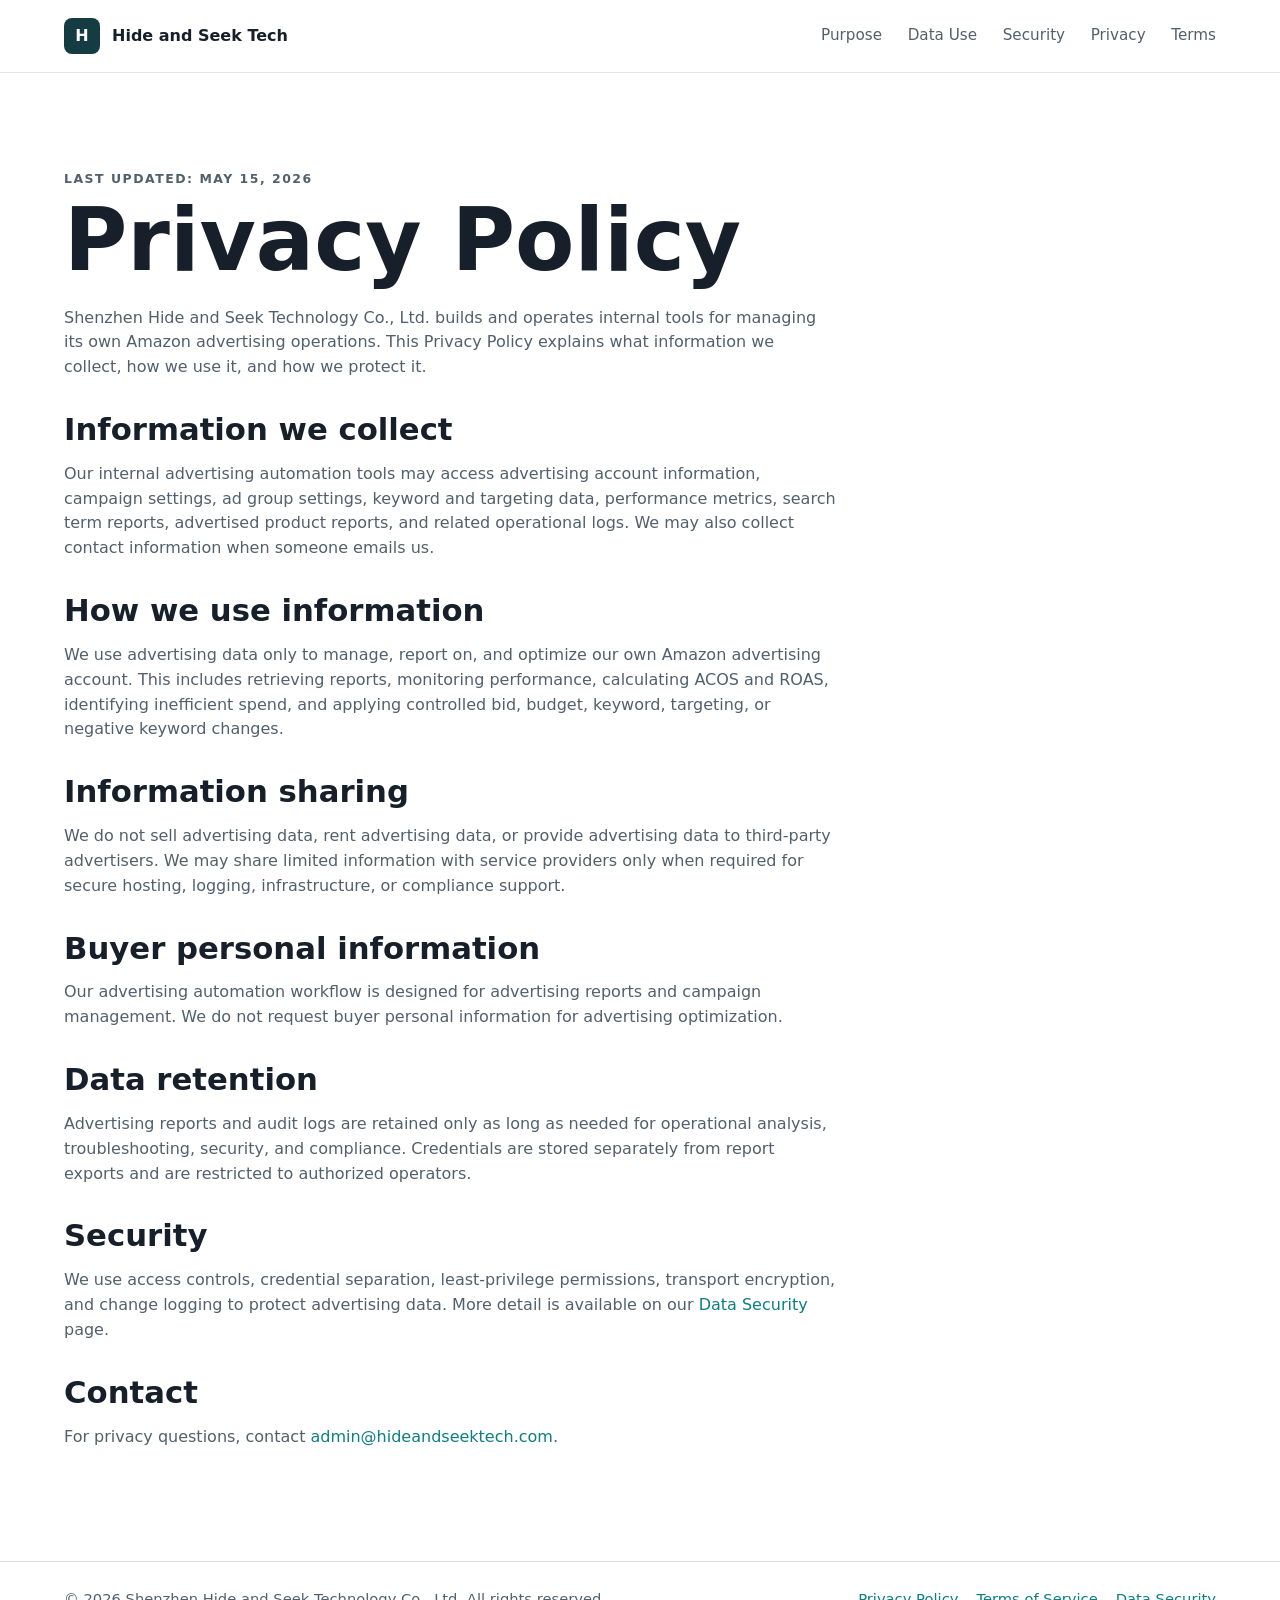
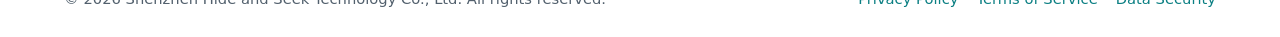
==== privacy.html @ 05aed89c "Initial static site" ====
<!doctype html>
<html lang="en">
  <head>
    <meta charset="utf-8">
    <meta name="viewport" content="width=device-width, initial-scale=1">
    <title>Privacy Policy | Hide and Seek Tech</title>
    <meta name="description" content="Privacy Policy for Shenzhen Hide and Seek Technology Co., Ltd.">
    <link rel="stylesheet" href="styles.css">
  </head>
  <body>
    <header class="site-header">
      <a class="brand" href="index.html"><span class="brand-mark">H</span><span>Hide and Seek Tech</span></a>
      <nav class="nav" aria-label="Primary navigation">
        <a href="index.html#purpose">Purpose</a>
        <a href="index.html#data">Data Use</a>
        <a href="security.html">Security</a>
        <a href="privacy.html">Privacy</a>
        <a href="terms.html">Terms</a>
      </nav>
    </header>

    <main class="legal-page">
      <p class="eyebrow">Last updated: May 15, 2026</p>
      <h1>Privacy Policy</h1>
      <p>
        Shenzhen Hide and Seek Technology Co., Ltd. builds and operates internal tools for managing its own Amazon advertising operations.
        This Privacy Policy explains what information we collect, how we use it, and how we protect it.
      </p>

      <h2>Information we collect</h2>
      <p>
        Our internal advertising automation tools may access advertising account information, campaign settings,
        ad group settings, keyword and targeting data, performance metrics, search term reports, advertised product
        reports, and related operational logs. We may also collect contact information when someone emails us.
      </p>

      <h2>How we use information</h2>
      <p>
        We use advertising data only to manage, report on, and optimize our own Amazon advertising account. This
        includes retrieving reports, monitoring performance, calculating ACOS and ROAS, identifying inefficient spend,
        and applying controlled bid, budget, keyword, targeting, or negative keyword changes.
      </p>

      <h2>Information sharing</h2>
      <p>
        We do not sell advertising data, rent advertising data, or provide advertising data to third-party advertisers.
        We may share limited information with service providers only when required for secure hosting, logging,
        infrastructure, or compliance support.
      </p>

      <h2>Buyer personal information</h2>
      <p>
        Our advertising automation workflow is designed for advertising reports and campaign management. We do not
        request buyer personal information for advertising optimization.
      </p>

      <h2>Data retention</h2>
      <p>
        Advertising reports and audit logs are retained only as long as needed for operational analysis, troubleshooting,
        security, and compliance. Credentials are stored separately from report exports and are restricted to authorized
        operators.
      </p>

      <h2>Security</h2>
      <p>
        We use access controls, credential separation, least-privilege permissions, transport encryption, and change
        logging to protect advertising data. More detail is available on our <a href="security.html">Data Security</a>
        page.
      </p>

      <h2>Contact</h2>
      <p>
        For privacy questions, contact <a href="mailto:admin@hideandseektech.com">admin@hideandseektech.com</a>.
      </p>
    </main>

    <footer class="site-footer">
      <span>&copy; 2026 Shenzhen Hide and Seek Technology Co., Ltd. All rights reserved.</span>
      <div>
        <a href="privacy.html">Privacy Policy</a>
        <a href="terms.html">Terms of Service</a>
        <a href="security.html">Data Security</a>
      </div>
    </footer>
  </body>
</html>
---- styles.css ----
:root {
  --ink: #17202a;
  --muted-ink: #52606d;
  --line: #d7dee6;
  --paper: #ffffff;
  --soft: #f3f6f8;
  --deep: #153c43;
  --teal: #0b7f83;
  --gold: #c9952c;
  --rust: #9c4f35;
  --shadow: 0 24px 70px rgba(23, 32, 42, 0.14);
}

* {
  box-sizing: border-box;
}

html {
  scroll-behavior: smooth;
}

body {
  margin: 0;
  background: var(--paper);
  color: var(--ink);
  font-family: Inter, ui-sans-serif, system-ui, -apple-system, BlinkMacSystemFont, "Segoe UI", sans-serif;
  line-height: 1.55;
}

a {
  color: var(--teal);
  text-decoration: none;
}

a:hover {
  text-decoration: underline;
}

.site-header {
  position: sticky;
  top: 0;
  z-index: 10;
  display: flex;
  align-items: center;
  justify-content: space-between;
  gap: 24px;
  padding: 18px clamp(20px, 5vw, 72px);
  border-bottom: 1px solid rgba(215, 222, 230, 0.78);
  background: rgba(255, 255, 255, 0.94);
  backdrop-filter: blur(18px);
}

.brand {
  display: inline-flex;
  align-items: center;
  gap: 12px;
  color: var(--ink);
  font-weight: 740;
  letter-spacing: 0;
}

.brand:hover {
  text-decoration: none;
}

.brand-mark {
  display: grid;
  width: 36px;
  height: 36px;
  place-items: center;
  border-radius: 8px;
  background: var(--deep);
  color: #fff;
  font-weight: 800;
}

.nav {
  display: flex;
  align-items: center;
  justify-content: flex-end;
  gap: clamp(12px, 2vw, 28px);
  flex-wrap: wrap;
  font-size: 0.95rem;
}

.nav a {
  color: var(--muted-ink);
}

.hero {
  display: grid;
  grid-template-columns: minmax(0, 1.02fr) minmax(320px, 0.78fr);
  gap: clamp(36px, 7vw, 86px);
  align-items: center;
  min-height: calc(100vh - 74px);
  padding: clamp(56px, 8vw, 112px) clamp(20px, 5vw, 72px) clamp(42px, 6vw, 82px);
  background:
    linear-gradient(110deg, rgba(11, 127, 131, 0.08), transparent 42%),
    linear-gradient(180deg, #fff, #f7fafb);
}

.hero-copy {
  max-width: 780px;
}

.eyebrow {
  margin: 0 0 12px;
  color: var(--rust);
  font-size: 0.78rem;
  font-weight: 800;
  letter-spacing: 0.12em;
  text-transform: uppercase;
}

h1,
h2,
h3,
p {
  overflow-wrap: anywhere;
}

h1 {
  margin: 0;
  font-size: clamp(3.4rem, 8vw, 7.6rem);
  line-height: 0.94;
  letter-spacing: 0;
}

h2 {
  margin: 0;
  font-size: clamp(2rem, 4vw, 3.45rem);
  line-height: 1.04;
  letter-spacing: 0;
}

h3 {
  margin: 0 0 10px;
  font-size: 1.04rem;
  line-height: 1.25;
}

.lede {
  max-width: 680px;
  margin: 24px 0 0;
  color: var(--muted-ink);
  font-size: clamp(1.08rem, 1.8vw, 1.28rem);
}

.hero-actions {
  display: flex;
  flex-wrap: wrap;
  gap: 14px;
  margin-top: 32px;
}

.button {
  display: inline-flex;
  min-height: 46px;
  align-items: center;
  justify-content: center;
  border-radius: 8px;
  padding: 12px 18px;
  font-weight: 760;
}

.button:hover {
  text-decoration: none;
}

.button.primary {
  background: var(--deep);
  color: #fff;
}

.button.secondary {
  border: 1px solid var(--line);
  background: #fff;
  color: var(--ink);
}

.dashboard-visual {
  width: min(100%, 520px);
  justify-self: center;
  padding: 20px;
  border: 1px solid rgba(215, 222, 230, 0.9);
  border-radius: 8px;
  background: #fff;
  box-shadow: var(--shadow);
}

.visual-top {
  display: flex;
  gap: 8px;
  margin-bottom: 18px;
}

.visual-top span {
  width: 10px;
  height: 10px;
  border-radius: 50%;
  background: var(--line);
}

.metric-grid {
  display: grid;
  grid-template-columns: repeat(3, 1fr);
  gap: 10px;
}

.metric-grid div,
.rule-list div {
  border: 1px solid var(--line);
  border-radius: 8px;
  background: var(--soft);
}

.metric-grid div {
  min-height: 98px;
  padding: 14px;
}

.metric-grid strong,
.metric-grid span {
  display: block;
}

.metric-grid strong {
  margin-bottom: 8px;
  font-size: 0.86rem;
}

.metric-grid span {
  color: var(--muted-ink);
  font-size: 0.78rem;
}

.chart-row {
  display: flex;
  align-items: end;
  gap: 12px;
  height: 180px;
  margin: 20px 0;
  padding: 16px 16px 0;
  border: 1px solid var(--line);
  border-radius: 8px;
  background:
    linear-gradient(rgba(215, 222, 230, 0.5) 1px, transparent 1px) 0 0 / 100% 25%,
    #fbfcfd;
}

.chart-row span {
  flex: 1;
  min-width: 20px;
  border-radius: 5px 5px 0 0;
  background: linear-gradient(180deg, var(--teal), var(--gold));
}

.rule-list {
  display: grid;
  gap: 10px;
}

.rule-list div {
  display: flex;
  gap: 10px;
  align-items: center;
  padding: 12px 14px;
  color: var(--muted-ink);
  font-size: 0.9rem;
}

.status {
  flex: 0 0 auto;
  width: 10px;
  height: 10px;
  border-radius: 50%;
}

.status.ok {
  background: var(--teal);
}

.status.warn {
  background: var(--gold);
}

.section {
  padding: clamp(56px, 7vw, 98px) clamp(20px, 5vw, 72px);
}

.section.muted {
  background: var(--soft);
}

.section-heading {
  max-width: 860px;
  margin-bottom: 34px;
}

.content-grid {
  display: grid;
  grid-template-columns: repeat(3, minmax(0, 1fr));
  gap: 18px;
}

.content-grid article {
  min-height: 230px;
  padding: 24px;
  border: 1px solid var(--line);
  border-radius: 8px;
  background: #fff;
}

.content-grid p,
.two-column p,
.control-band p,
.legal-page p,
.legal-page li,
.contact-section p {
  color: var(--muted-ink);
}

.two-column {
  display: grid;
  grid-template-columns: repeat(2, minmax(0, 1fr));
  gap: clamp(22px, 5vw, 64px);
  align-items: start;
}

.check-list {
  display: grid;
  gap: 12px;
  margin: 18px 0 0;
  padding: 0;
  list-style: none;
}

.check-list li {
  position: relative;
  padding-left: 26px;
}

.check-list li::before {
  position: absolute;
  top: 0.62em;
  left: 0;
  width: 10px;
  height: 10px;
  border-radius: 3px;
  background: var(--teal);
  content: "";
}

.control-band {
  display: grid;
  grid-template-columns: repeat(3, minmax(0, 1fr));
  border-top: 1px solid var(--line);
  border-bottom: 1px solid var(--line);
}

.control-band div {
  padding: 28px 28px 24px 0;
}

.control-band div + div {
  padding-left: 28px;
  border-left: 1px solid var(--line);
}

.control-number {
  display: block;
  margin-bottom: 26px;
  color: var(--gold);
  font-weight: 820;
}

.contact-section {
  background: var(--deep);
  color: #fff;
}

.contact-section > div {
  max-width: 850px;
}

.contact-section p,
.contact-section .small {
  color: rgba(255, 255, 255, 0.78);
}

.contact-section a {
  color: #fff;
  font-weight: 760;
}

.small {
  font-size: 0.88rem;
}

.site-footer {
  display: flex;
  align-items: center;
  justify-content: space-between;
  gap: 18px;
  flex-wrap: wrap;
  padding: 26px clamp(20px, 5vw, 72px);
  border-top: 1px solid var(--line);
  color: var(--muted-ink);
  font-size: 0.92rem;
}

.site-footer div {
  display: flex;
  gap: 18px;
  flex-wrap: wrap;
}

.legal-page {
  max-width: 900px;
  min-height: calc(100vh - 160px);
  padding: clamp(56px, 8vw, 96px) clamp(20px, 5vw, 72px);
}

.legal-page h1 {
  margin-bottom: 24px;
  font-size: clamp(2.7rem, 7vw, 5.4rem);
}

.legal-page h2 {
  margin-top: 34px;
  font-size: clamp(1.45rem, 2.4vw, 2.05rem);
}

@media (max-width: 880px) {
  .site-header {
    position: static;
    align-items: flex-start;
    flex-direction: column;
  }

  .nav {
    justify-content: flex-start;
  }

  .hero,
  .content-grid,
  .two-column,
  .control-band {
    grid-template-columns: 1fr;
  }

  .hero {
    min-height: auto;
  }

  .dashboard-visual {
    justify-self: start;
  }

  .control-band div,
  .control-band div + div {
    padding: 24px 0;
    border-left: 0;
  }

  .control-band div + div {
    border-top: 1px solid var(--line);
  }
}

@media (max-width: 560px) {
  .brand {
    font-size: 0.95rem;
  }

  .nav {
    gap: 12px 16px;
    font-size: 0.88rem;
  }

  .metric-grid {
    grid-template-columns: 1fr;
  }

  .chart-row {
    height: 130px;
    gap: 7px;
    padding-inline: 10px;
  }

  .chart-row span {
    min-width: 10px;
  }

  .button {
    width: 100%;
  }
}
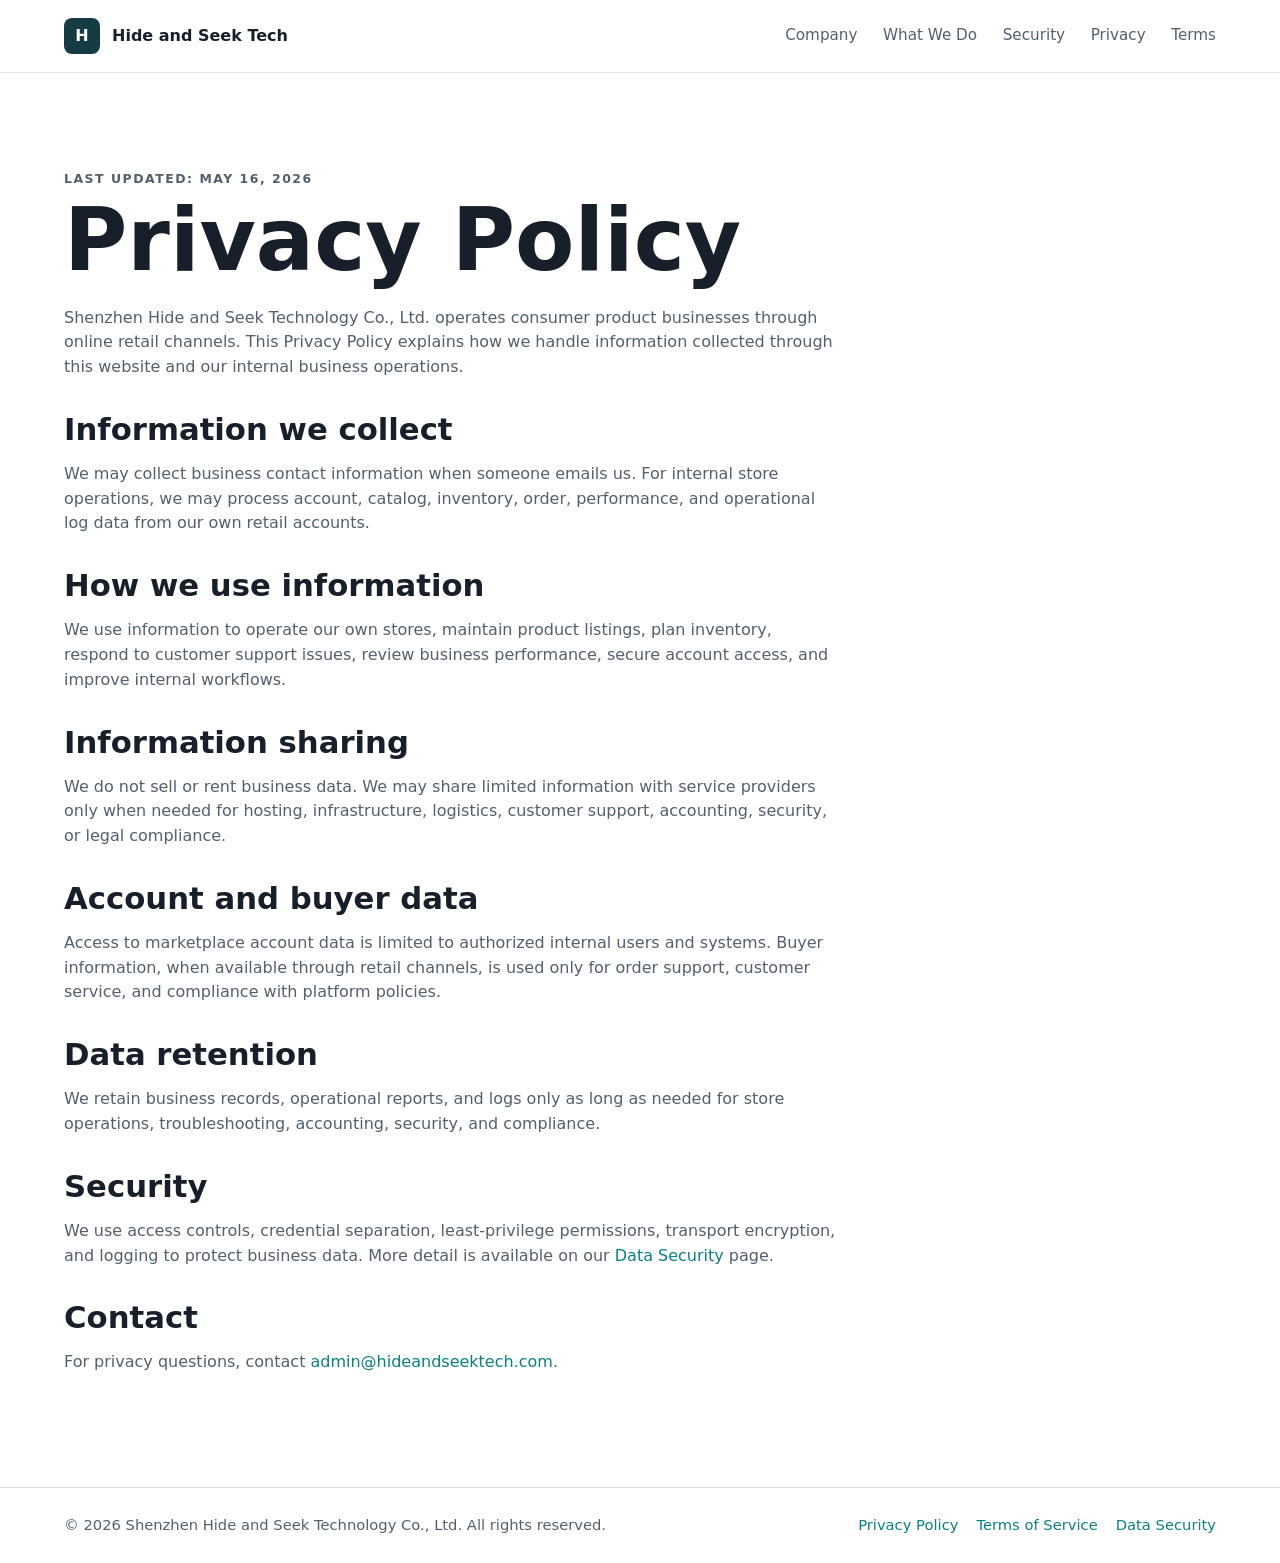
==== commit cef32f7d: "Reposition site as ecommerce company" ====
--- a/privacy.html
+++ b/privacy.html
@@ -11,8 +11,8 @@
     <header class="site-header">
       <a class="brand" href="index.html"><span class="brand-mark">H</span><span>Hide and Seek Tech</span></a>
       <nav class="nav" aria-label="Primary navigation">
-        <a href="index.html#purpose">Purpose</a>
-        <a href="index.html#data">Data Use</a>
+        <a href="index.html#company">Company</a>
+        <a href="index.html#work">What We Do</a>
         <a href="security.html">Security</a>
         <a href="privacy.html">Privacy</a>
         <a href="terms.html">Terms</a>
@@ -20,52 +20,49 @@
     </header>
 
     <main class="legal-page">
-      <p class="eyebrow">Last updated: May 15, 2026</p>
+      <p class="eyebrow">Last updated: May 16, 2026</p>
       <h1>Privacy Policy</h1>
       <p>
-        Shenzhen Hide and Seek Technology Co., Ltd. builds and operates internal tools for managing its own Amazon advertising operations.
-        This Privacy Policy explains what information we collect, how we use it, and how we protect it.
+        Shenzhen Hide and Seek Technology Co., Ltd. operates consumer product businesses through online retail
+        channels. This Privacy Policy explains how we handle information collected through this website and our
+        internal business operations.
       </p>
 
       <h2>Information we collect</h2>
       <p>
-        Our internal advertising automation tools may access advertising account information, campaign settings,
-        ad group settings, keyword and targeting data, performance metrics, search term reports, advertised product
-        reports, and related operational logs. We may also collect contact information when someone emails us.
+        We may collect business contact information when someone emails us. For internal store operations, we may
+        process account, catalog, inventory, order, performance, and operational log data from our own retail accounts.
       </p>
 
       <h2>How we use information</h2>
       <p>
-        We use advertising data only to manage, report on, and optimize our own Amazon advertising account. This
-        includes retrieving reports, monitoring performance, calculating ACOS and ROAS, identifying inefficient spend,
-        and applying controlled bid, budget, keyword, targeting, or negative keyword changes.
+        We use information to operate our own stores, maintain product listings, plan inventory, respond to customer
+        support issues, review business performance, secure account access, and improve internal workflows.
       </p>
 
       <h2>Information sharing</h2>
       <p>
-        We do not sell advertising data, rent advertising data, or provide advertising data to third-party advertisers.
-        We may share limited information with service providers only when required for secure hosting, logging,
-        infrastructure, or compliance support.
+        We do not sell or rent business data. We may share limited information with service providers only when needed
+        for hosting, infrastructure, logistics, customer support, accounting, security, or legal compliance.
       </p>
 
-      <h2>Buyer personal information</h2>
+      <h2>Account and buyer data</h2>
       <p>
-        Our advertising automation workflow is designed for advertising reports and campaign management. We do not
-        request buyer personal information for advertising optimization.
+        Access to marketplace account data is limited to authorized internal users and systems. Buyer information, when
+        available through retail channels, is used only for order support, customer service, and compliance with
+        platform policies.
       </p>
 
       <h2>Data retention</h2>
       <p>
-        Advertising reports and audit logs are retained only as long as needed for operational analysis, troubleshooting,
-        security, and compliance. Credentials are stored separately from report exports and are restricted to authorized
-        operators.
+        We retain business records, operational reports, and logs only as long as needed for store operations,
+        troubleshooting, accounting, security, and compliance.
       </p>
 
       <h2>Security</h2>
       <p>
-        We use access controls, credential separation, least-privilege permissions, transport encryption, and change
-        logging to protect advertising data. More detail is available on our <a href="security.html">Data Security</a>
-        page.
+        We use access controls, credential separation, least-privilege permissions, transport encryption, and logging
+        to protect business data. More detail is available on our <a href="security.html">Data Security</a> page.
       </p>
 
       <h2>Contact</h2>
